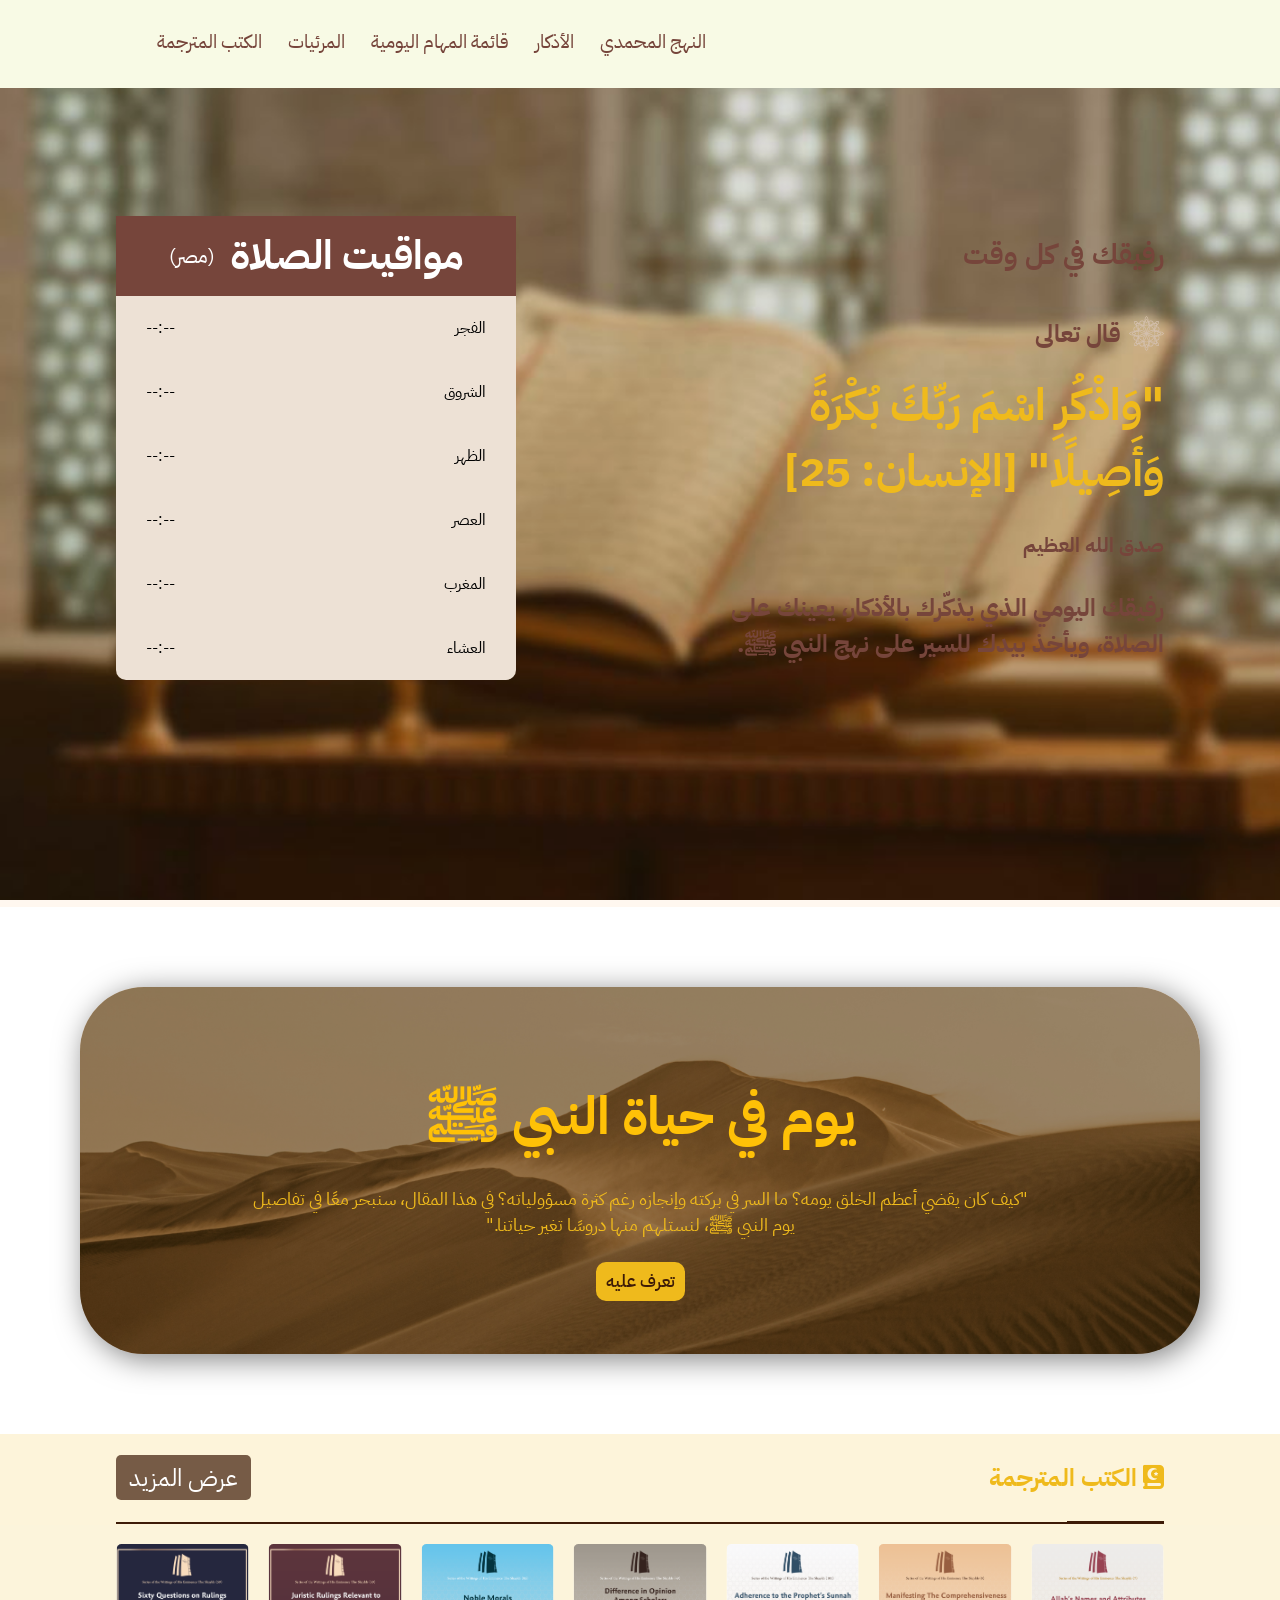
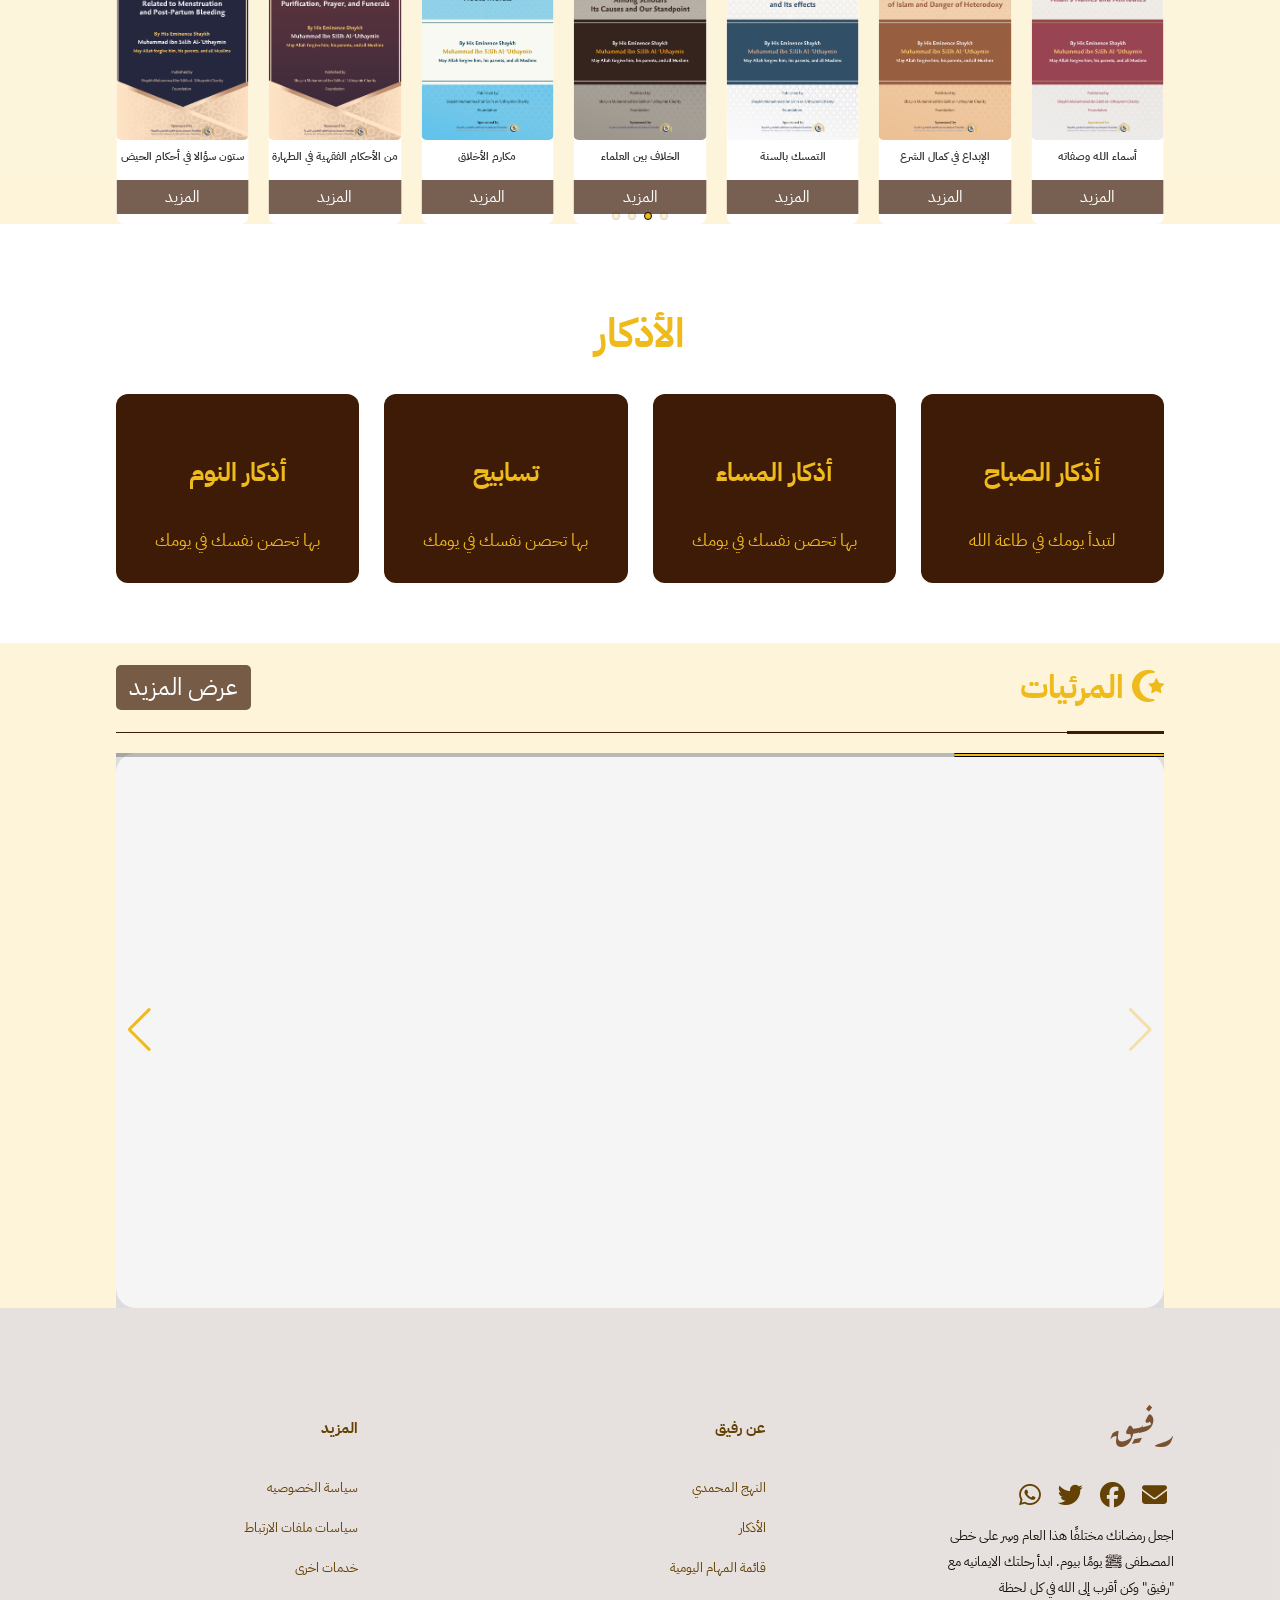
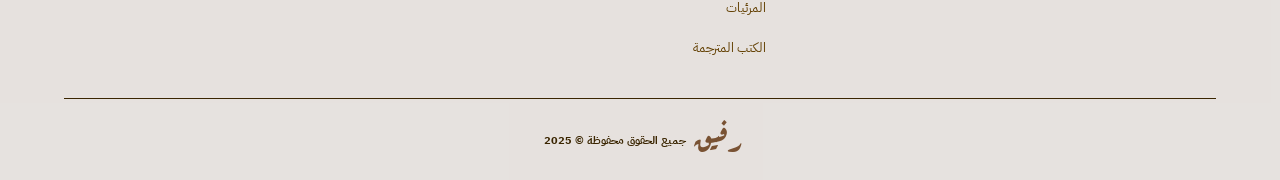
==== index.html @ 3662c1d7 "Finish Rafiq Project" ====
<!DOCTYPE html>
<html lang="en" dir="rtl">

<head>
    <meta charset="UTF-8">
    <meta name="viewport" content="width=device-width, initial-scale=1.0">
    <title>Rafiq</title>
    <link rel="icon" href="images/title.png" type="image/x-icon" />
    <!-- css -->
    <link rel="stylesheet" href="css/styles.css">
    <!-- logo font -->
    <link rel="preconnect" href="https://fonts.googleapis.com">
    <link rel="preconnect" href="https://fonts.gstatic.com" crossorigin>
    <link
        href="https://fonts.googleapis.com/css2?family=Aref+Ruqaa:wght@400;700&family=Open+Sans:ital,wght@0,300..800;1,300..800&family=Roboto:ital,wght@0,100..900;1,100..900&display=swap"
        rel="stylesheet">

    <link rel="preconnect" href="https://fonts.googleapis.com">
    <link rel="preconnect" href="https://fonts.gstatic.com/" crossorigin>
    <link
        href="https://fonts.googleapis.com/css2?family=Cairo:wght@200..1000&family=Courgette&family=Courier+Prime:ital,wght@0,400;0,700;1,400;1,700&family=IBM+Plex+Sans+Arabic:wght@100;200;300;400;500;600;700&family=Playfair+Display:ital,wght@0,400..900;1,400..900&family=Quicksand:wght@300..700&display=swap"
        rel="stylesheet">
    <!-- font awesome -->
    <link rel="stylesheet" href="https://cdnjs.cloudflare.com/ajax/libs/font-awesome/6.7.2/css/all.min.css"
        integrity="sha512-Evv84Mr4kqVGRNSgIGL/F/aIDqQb7xQ2vcrdIwxfjThSH8CSR7PBEakCr51Ck+w+/U6swU2Im1vVX0SVk9ABhg=="
        crossorigin="anonymous" referrerpolicy="no-referrer" />
    <link rel="stylesheet" href="https://cdn.jsdelivr.net/npm/swiper@11/swiper-bundle.min.css" />
</head>

<body>
    <!-- navbar -->
    <header>
        <div class="container flex-between">
            <div class="logo">
                <a href="index.html"><img src="../ramadanProject-main/imgs/11.png" alt=""></a>
            </div>
            <nav>
                <ul class=" flex-between ">
                    <li><a href="pages/dayRules.html">النهج المحمدي</a></li>
                    <li><a href="pages/اذكارالصباح.html">الأذكار</a></li>
                    <li><a href="pages/todo.html">قائمة المهام اليومية</a></li>
                    <li><a href="pages/المرايات.html">المرئيات</a></li>
                    <li><a href="pages/books.html">الكتب المترجمة</a></li>
                </ul>
                <div class="toggle">
                    <i class="fa-solid fa-bars"></i>
                </div>
            </nav>
        </div>
        <!-- toggle -->
        <ul class="dropdown-menu">
            <li><a href="pages/dayRules.html">النهج المحمدي</a></li>
            <li><a href="pages/اذكارالصباح.html">الأذكار</a></li>
            <li><a href="pages/todo.html">قائمة المهام اليومية</a></li>
            <li><a href="pages/المرايات.html">المرئيات</a></li>
            <li><a href="pages/books.html">الكتب المترجمة</a></li>
        </ul>
    </header>
    <!-- hero section -->
    <div class="hero flex-center">
        <div class="container">
            <div class="content">
                <div class="main-aya" style="max-width: 450px;">
                    <h3 class="text-xl text-amber-100">رفيقك في كل وقت</h3>
                    <h5 class="flex p-20"><img src="imgs/pattern.svg" alt="" style="padding-left: 8px;"> قال تعالى</h5>
                    <h1 class="">"وَاذْكُرِ اسْمَ رَبِّكَ بُكْرَةً وَأَصِيلًا" [الإنسان: 25] <br><span>صدق الله
                            العظيم</span>
                    </h1>

                    <p class="text-2xl">
                        رفيقك اليومي الذي يذكّرك بالأذكار، يعينك على الصلاة، ويأخذ بيدك للسير على نهج النبي ﷺ.
                    </p>
                </div>
                <div class="prayer-time flex flex-col
                justify-center max-w-xl">
                    <div class="prayer-header flex justify-center">
                        <h1>مواقيت الصلاة</h1>
                        <span>(مصر)</span>
                    </div>
                    <div class="prayer-head-row">
                        <span>الفجر</span>
                        <span id="fajr">--:--</span>
                    </div>
                    <div class="prayer-head-row">
                        <span>الشروق</span>
                        <span id="sunrise">--:--</span>
                    </div>
                    <div class="prayer-head-row">
                        <span>الظهر</span>
                        <span id="dhuhr">--:--</span>
                    </div>
                    <div class="prayer-head-row">
                        <span>العصر</span>
                        <span id="asr">--:--</span>
                    </div>
                    <div class="prayer-head-row">
                        <span>المغرب</span>
                        <span id="maghrib">--:--</span>
                    </div>
                    <div class="prayer-head-row">
                        <span>العشاء</span>
                        <span id="isha">--:--</span>
                    </div>
                </div>
            </div>
        </div>
    </div>
    <div class="prophetDay">
        <div class="container">
            <div class="text">
                <h2 class="titlee">
                    يوم في حياة النبي ﷺ
                </h2>
                <p class="description">
                    "كيف كان يقضي أعظم الخلق يومه؟ ما السر في بركته وإنجازه رغم كثرة مسؤولياته؟ في هذا المقال، سنبحر معًا في
                    تفاصيل يوم النبي
                    ﷺ، لنستلهم منها دروسًا تغير حياتنا."
                </p>
            </div>
            <div class="more-details">
                <a href="pages/dayRules.html">تعرف عليه</a>
            </div>
        </div>
    </div>
    <!-- start books section -->
    <section class="books">
        <div class="container">
            <div class="title cxs">
                <button > <a href="pages/books.html" style="color: white;">عرض المزيد</a></button>
                <p class="text">الكتب المترجمة  <i class="fa-solid fa-book-quran"></i></p>
            </div>
            <div class="swiper mySwiper" style="height: 280px;">
                <div class="swiper-wrapper">
                    <!-- slides -->
                </div>
                <div class="swiper-pagination"></div>
            </div>
        </div>
    </section>
    <!-- end books section -->

    <div class="alazkar">
        <h1 class="main-title">الأذكار</h1>
        <div class="container">

            <div class="pages">
                <a href="pages/اذكارالصباح.html">
                    <div class="image">
                        <img src="../ramadanProject-main/imgs/blue-mosque-sultan-3840x2160-10849.jpg"
                            alt="">
                    </div>
                    <div class="text">
                        <h2 class="title">أذكار الصباح</h2>
                        <p class="preef">لتبدأ يومك في طاعة الله</p>
                    </div>
                </a>
                <a href="pages/اذكار المساء.html">
                    <div class="image">
                        <img src="../ramadanProject-main/imgs/sheikh-zayed-mosque-abu-dhabi-sheikh-zayed-grand-mosque-3840x2160-8356.jpg"
                            alt="">
                    </div>
                    <div class="text">
                        <h2 class="title">أذكار المساء</h2>
                        <p class="preef">بها تحصن نفسك في يومك</p>
                    </div>
                </a>
                <a href="pages/تسابيح.html">
                    <div class="image">
                        <img src="../ramadanProject-main/imgs/blue-mosque-sultan-3840x2160-10846.jpg"
                            alt="">
                    </div>
                    <div class="text">
                        <h2 class="title">تسابيح</h2>
                        <p class="preef">بها تحصن نفسك في يومك</p>
                    </div>
                </a>
                <a href="pages/اذكار النوم.html">
                    <div class="image">
                        <img src="../ramadanProject-main/imgs/professional HD Naat thumbnail background.jpeg"
                            alt="">
                    </div>
                    <div class="text">
                        <h2 class="title">أذكار النوم</h2>
                        <p class="preef">بها تحصن نفسك في يومك</p>
                    </div>
                </a>

            </div>
        </div>
    </div>
    <!-- <div class="hadith">
        <div class="container">
            <div class="box">
                <p class="hadith-intro">قال رسول الله ﷺ</p>
                <p class="hadith-text">مَن سلَكَ طريقًا يلتَمِسُ فيهِ علمًا ؛ سَهَّلَ اللَّهُ لَهُ بهِ طريقًا إلى
                    الجنَّةِ</p>
                <p class="hadith-source">صحيح مسلم</p>
            </div>
        </div>
    </div> -->
    
    
    <!-- start video section -->
    <section class="video-slider2">
        <div class="container">
            <div class="title cxs">
                <button > <a href="pages/المرايات.html" style="color: white;">عرض المزيد</a></button>
                <p class="text">المرئيات  <i class="fa-solid fa-star-and-crescent"></i></p>
            </div>
            <div class="swiper mySwiper2">
                <div class="swiper-wrapper">
                    <div class="swiper-slide edit-slide edit-slid">
                        <iframe class="player slider" src="https://www.youtube.com/embed/HWEu4RhaNIg?si=s5adc4TAgH64lhuh" title="YouTube video player" frameborder="0" allow="accelerometer; autoplay; clipboard-write; encrypted-media; gyroscope; picture-in-picture; web-share" referrerpolicy="strict-origin-when-cross-origin" allowfullscreen></iframe>
                    </div>
                    <div class="swiper-slide edit-slide">
                        <iframe class="player slider" src="https://www.youtube.com/embed/-zMW2Rqjwcc?si=dUFsOrVDi3BkvHF6" title="YouTube video player" frameborder="0" allow="accelerometer; autoplay; clipboard-write; encrypted-media; gyroscope; picture-in-picture; web-share" referrerpolicy="strict-origin-when-cross-origin" allowfullscreen></iframe>
                    </div>
                    <div class="swiper-slide edit-slide">
                        <iframe class="player slider" src="https://www.youtube.com/embed/COogWP0kKCc?si=dh-1ZTNVZLIR8xrn" title="YouTube video player" frameborder="0" allow="accelerometer; autoplay; clipboard-write; encrypted-media; gyroscope; picture-in-picture; web-share" referrerpolicy="strict-origin-when-cross-origin" allowfullscreen></iframe>
                    </div>
                    <div class="swiper-slide edit-slide">
                        <iframe class="player slider" src="https://www.youtube.com/embed/FhVv2Ovy0T0?si=WkJ2Wjh5Zv_KJtke" title="YouTube video player" frameborder="0" allow="accelerometer; autoplay; clipboard-write; encrypted-media; gyroscope; picture-in-picture; web-share" referrerpolicy="strict-origin-when-cross-origin" allowfullscreen></iframe>
                    </div>
                    <div class="swiper-slide edit-slide">
                        <iframe class="player slider" src="https://www.youtube.com/embed/Yu2MXe4EhDA?si=D0Ldgxgy6AGNmli2" title="YouTube video player" frameborder="0" allow="accelerometer; autoplay; clipboard-write; encrypted-media; gyroscope; picture-in-picture; web-share" referrerpolicy="strict-origin-when-cross-origin" allowfullscreen></iframe>
                    </div>
                </div>
                <div class="swiper-button-next swiper-button-next2"></div>
                <div class="swiper-button-prev swiper-button-prev2"></div>
                <div class="swiper-pagination swiper-pagination2"></div>
            </div>
        </div>
    </section>
    <!-- end video section -->
    <footer>
        <div class="row">
            <div class="col">
                <div class="footer-logo"><span>رفيق</span></div>
                <div class="links">
                    <i class="fa-solid fa-envelope"></i>
                    <i class="fa-brands fa-facebook"></i>
                    <i class="fa-brands fa-twitter"></i>
                    <i class="fa-brands fa-whatsapp"></i>
                </div>
                <p>اجعل رمضانك مختلفًا هذا العام وسِر على خطى المصطفى ﷺ يومًا بيوم. ابدأ رحلتك الايمانيه مع "رفيق" وكن
                    أقرب إلى الله في
                    كل
                    لحظة
                </p>
            </div>
            <div class="col">
                <h3>
                    عن رفيق
                </h3>
                <ul>
                    <li><a href="pages/dayRules.html">النهج المحمدي</a></li>
                    <li><a href="pages/اذكارالصباح.html">الأذكار</a></li>
                    <li><a href="pages/todo.html">قائمة المهام اليومية</a></li>
                    <li><a href="pages/المرايات.html">المرئيات</a></li>
                    <li><a href="pages/books.html">الكتب المترجمة</a></li>
                </ul>
            </div>
            <div class="col">
                <h3>
                    المزيد
                </h3>
                <ul>
                    <li><a href="#">سياسة الخصوصيه</a></li>
                    <li><a href="#">سياسات ملفات الارتباط</a></li>
                    <li><a href="#">خدمات اخرى</a></li>

                </ul>
            </div>
        </div>
        <hr>
        <div class=" copy">
            <h5><span>رفيق</span> جميع الحقوق محفوظة © 2025</h5>
        </div>
    </footer>
    <script src="https://cdn.jsdelivr.net/npm/swiper@11/swiper-bundle.min.js"></script>
    <script src="JS/main.js"></script>
</body>

</html
---- css/styles.css ----
/* main file */
:root {
  --header-back: rgb(95, 54, 22);
  --main-padding: 60px;
  --background-color: #F8FAE5;
  --brown: #76453B;
  --beige: #B19470;
  --teal: #43766C;
  --ment: #EDE1D5;
  --background-color-l: #f3cc5938;
  --background-color-s: #3d1b07;
  --main-transition: 0.3s;
  /* --text-color: #efba1c; */
  --bg-color: #3a2501;
  --pre-color: #7b5107;
  /* --main-color: #3a2501; */
  --pre-font: #f1decd;
  --main-color: rgba(243, 204, 89, 0.22);
  /* Light gold background */
  --btn-color: #3d1b07;
  --btn-hover: #3d1b07b2;
  --section-padding: 20px;
  --text-color: rgb(239, 186, 28);
  /* Gold text */
}
::-webkit-scrollbar {
  width: 10px;
}

::-webkit-scrollbar-track {
  background: var(--main-color);
  /* Light gold background */
  border-radius: 10px;
}

::-webkit-scrollbar-thumb {
  background: var(--btn-color);
  /* Dark brown */
  border-radius: 10px;
  transition: background 0.3s ease-in-out;
}

::-webkit-scrollbar-thumb:hover {
  background: var(--btn-hover);
  /* Slightly lighter brown */
}
* {
  margin: 0;
  padding: 0;
  box-sizing: border-box;
}
body {
  /* background: var(--background-color); */
  font-family: "IBM Plex Sans Arabic", sans-serif;
}
a {
  text-decoration: none;
}

ul {
  list-style-type: none;
}
.flex-center {
  display: flex;
  justify-content: center;
  align-items: center;
}
.flex-between {
  display: flex;
  justify-content: space-between;
  align-items: center;
}
.container {
  width: 85%;
  padding-left: 20px;
  padding-right: 20px;
  margin-right: auto;
  margin-left: auto;
}
/* !------------------------------------------------------------------------------------- */
/* Header */
.logo {
  font-family: "Aref Ruqaa", serif;
  font-size: 40px;
  position: relative;
  background: linear-gradient(rgb(125, 83, 0),rgb(193, 145, 0));
  -webkit-background-clip: text;
  -webkit-text-fill-color: transparent;
}
.logo img {
  /* position: absolute; */
  /* top: 20%; */
  width: 55px;
}
/* .logo::before {
  content: "";
  position: absolute;
  width: 70px;
  height: 70px;
  background-color: #f1e1d5f7;
  border-radius: 50%;
  z-index: -1;
  right: -4px;
  box-shadow: 3px 3px 7px #795233;
  top: -3px;
} */
header {
  background-color:var(--background-color);
  padding: 10px 0 15px 30px;
  overflow: hidden;
  /* position: fixed; */
  z-index: 100;
}

nav ul {
  margin: 0 auto 0 auto;
}
nav ul li a {
  color: var(--brown);
  font-size: 19px;
  padding: 13px;
  transition: 0.3s;
  -webkit-transition: 0.3s;
  -moz-transition: 0.3s;
  -ms-transition: 0.3s;
  -o-transition: 0.3s;
}

nav ul li a:hover {
  color: #7b5107;
  border-bottom: 3px solid #7b5107;
}
nav .toggle {
  display: none;
  font-size: 30px;
  color: var(--brown);
}
.dropdown-menu {
  display: none;
  height: 0;
  position: absolute;
  left: 2rem;
  top: 90px;
  width: 300px;
  color: antiquewhite;
  background-color: #44230d22;
  backdrop-filter: blur(15px);
  border-radius: 10px;
  -webkit-border-radius: 10px;
  -moz-border-radius: 10px;
  -ms-border-radius: 10px;
  -o-border-radius: 10px;
  overflow: hidden;
  transition: 0.3s;
  -webkit-transition: 0.3s;
  -moz-transition: 0.3s;
  -ms-transition: 0.3s;
  -o-transition: 0.3s;
  z-index: 10;
}
.dropdown-menu.open {
  height: 305px;
}
.dropdown-menu li {
  display: flex;
  flex-direction: column;
  align-items: center;
  padding: 15px;
  border-radius: 10px;
  -webkit-border-radius: 10px;
  -moz-border-radius: 10px;
  -ms-border-radius: 10px;
  -o-border-radius: 10px;
  font-size: 18px;
}
.dropdown-menu li a {
  color: white;
}

/* responsive */
@media (max-width: 992px) {
  header .container nav ul {
    display: none;
  }

  header .toggle {
    display: block;
  }

  .dropdown-menu {
    display: block;
  }
}
/* =========================================================responsive */
@media (max-width: 992px) {
  header .container nav ul {
    display: none;
  }

  header .toggle {
    display: block;
  }

  .dropdown-menu {
    display: block;
  }
}


/* Header */

/* !------------------------------------------------------------------------------------- */

/* !------------------------------------------------------------------------------------- */
/* hero */
.hero {
  height: 91vh;
  background-image: url(../imgs/hero6.jpg);
  background-size: cover;
  background-attachment: fixed;
  position: relative;
  z-index: -9;
}
.hero .container {
  margin-top: -100px;
}
.hero .content {
  display: flex;
  justify-content: space-between;
  align-items: center;
}
.hero::before {
  content: "";
  position: absolute;
  z-index: -8;
  width: 100%;
  height: 100%;
  background-color:rgba(255, 150, 59, 0.08);
}
.main-aya {
  color: var(--brown);
}
.main-aya h3 {
  font-size: 28px;
  font-weight: bold;
  padding: 0px 0 20px;
}
.main-aya h5 {
  font-size: 24px;
  font-weight: bold;
  padding: 20px 0;
  display: flex;
  align-items: center;
}

.main-aya h1 {
  font-size: 44px;
  color: var(--text-color);
  padding: 0px 0 20px;
}
.main-aya h1 span {
  font-size: 20px;
  color: var(--brown);
}
.main-aya p {
  font-size: 24px;
  font-weight: bold;
}
/* ----------------------------------------------------prayer----------------------------------------- */
.prayer-time {
  background-color: var(--ment);
  width: 400px;
  border-radius: 10px;
  -webkit-border-radius: 10px;
  -moz-border-radius: 10px;
  -ms-border-radius: 10px;
  -o-border-radius: 10px;
}
.prayer-header {
  display: flex;
  align-items: center;
  justify-content: center;
  gap: 8px;
  padding: 10px;
  font-size: 20px;
  color: white;
  background-color: var(--brown);
}
.prayer-header h1 {
  padding-left: 8px;
}

.prayer-head-row {
  padding: 20px 30px;
  display: flex;
  justify-content: space-between;
}

.prayer-head-row span {
  font-size: 16px;
}
/* responsive */
@media (max-width: 992px) {
  .hero .prayer-time {
    display: none;
  }
}
@media (max-width: 580px) {
  .hero .main-aya h1 {
    font-size: 30px;
  }
  .hero .main-aya h5 {
    font-size: 23px;
  }
  .hero .main-aya p {
    font-size: 23px;
  }
}

/* hero */
/* !------------------------------------------------------------------------------------- */
/* Start Prophet's Day */
.prophetDay {
  padding: var(--main-padding) 0;
  background-image: url(../imgs/ze-paulo-gasparotto-GeReAnOMiZ8-unsplash.jpg);
  background-size: cover;
  background-position: center;
  text-align: center;
  position: relative;
  margin: 5rem 0;
  transition: var(--main-transition);
  box-shadow: 5px 5px 30px 0 rgb(0 0 0 / .5);
}
.prophetDay::before {
  content: "";
  position: absolute;
  top: 0;
  left: 0;
  width: 100%;
  height: 100%;
  background: var(--bg-color);
  opacity: 0.5;
}
@media (min-width: 768px) {
  .prophetDay {
    margin: 5rem;
    border-radius: 4rem;
  }
  .prophetDay:hover {
    transform: scale(1.05, 1.05);
  }
  .prophetDay::before {
    border-radius: 4rem;
  }
}
.container {
  width: 85%;
  padding-left: 20px;
  padding-right: 20px;
  margin-right: auto;
  margin-left: auto;
}
@media (max-width: 767px) {
  .container {
    width: 100%;
  }
}
.prophetDay .text {
  position: relative;
  max-width: 800px;
  margin: 0 auto 30px auto;
  color: #ffc107;
}
.prophetDay .text h2.titlee {
  margin: 30px 0;
  font-size: 3.3rem;
}
@media (max-width: 767px) {
  .prophetDay .text h2.titlee {
    font-size: 2.8rem;
  }
}
.prophetDay .text p.description {
  line-height: 1.5;
  font-size: 1.1rem;
  color: var(--text-color);
}
.prophetDay .more-details {
  position: relative;
}
.prophetDay .more-details a {
  background: var(--text-color);
  color: var(--btn-color);
  padding: 7px 10px;
  border-radius: 10px;
  font-weight: 600;
  font-size: 17px;
  transition: var(--main-transition);
}
.prophetDay .more-details a:hover {
  color: var(--text-color);
  background: var(--btn-color);
}

/* End Prophet's Day */
/* start of alazkar 1*/
.alazkar {
  padding: var(--main-padding) 0;
}
h1.main-title {
  width: fit-content;
  margin: 20px auto 30px;
  font-size: 40px;
  color: var(--text-color);
}

@media (max-width: 767px) {
  .container {
    width: 100%;
  }
}

.alazkar .pages {
  margin: 0 auto;
  display: grid;
  grid-template-columns: repeat(auto-fill, minmax(240px, 1fr));
  gap: 25px;
  transition: var(--main-transition);
  justify-content: center;
}
.alazkar .pages a {
  display: inline-block;
  border-radius: 12px;
  text-align: center;
  color: var(--text-color);
  background: var(--background-color-s);
  transition: var(--main-transition);
  z-index: 900;
}
.alazkar .pages a:hover {
  transform: scale(1.08, 1.08);
  box-shadow: 4px 4px 20px 0 rgb(0 0 0 / 15%);
}
.alazkar .pages a .image img {
  max-width: 100%;
  height: fit;
  border-radius: 12px 12px 0 0;
}
.alazkar .pages .text {
  padding: 0 30px 30px 30px;
  text-align: center;
}
.alazkar .pages a h2 {
  font-size: 25px;
  width: fit-content;
  margin: 10px auto 10px;
}
.alazkar .pages a p {
  font-size: 17px;
}
/* end of alazkar 1*/

.hadith {
  padding-top: var(--main-padding);
  padding-bottom: var(--main-padding);
  background-image: url(../imgs/panner2.png);
  background-size: cover;
  background-repeat: repeat;
  position: relative;
  width: 80%;
  margin: 0 auto 30px auto;
  border-radius: 25px;
  box-shadow: 0 0 5px #bd9755;
}
.hadith::before {
  content: "";
  position: absolute;
  width: 100%;
  height: 100%;
  top: 0;
  left: 0;
  background: var(--secondary-light-color);
  opacity: 0.7;
}
.hadith::after {
  content: ",,";
  position: absolute;
  top: -155%;
  left: 45%;
  transform: translateX(-50%);
  opacity: 0.05;
  font-size: 50rem;
  letter-spacing: -30px;
  font-family: noraml;
}
@media (max-width: 767px) {
  .hadith::after {
    font-size: 40rem;
    top: -135%;
  }
}
.container {
  width: 85%;
  padding-left: var(--section-padding);
  padding-right: var(--section-padding);
  margin-right: auto;
  margin-left: auto;
}
@media (max-width: 767px) {
  .container {
    width: 100%;
  }
}

.hadith .box {
  max-width: 600px;
  line-height: 1.8;
  text-align: center;
  margin: auto;
}

.hadith p.hadith-intro,
.hadith p.hadith-source {
  font-size: 1.4rem;
  color: var(--secondary-color);
}
.hadith p.hadith-intro {
  margin-bottom: 15px;
}
.hadith p.hadith-source {
  margin-top: 15px;
}

.hadith p.hadith-text {
  font-size: 2.5rem;
  font-weight: 500;
  color: var(--secondary-color);
}
@media (max-width: 767px) {
  .hadith p.hadith-text {
    font-size: 1.7rem;
  }
}
.hadith .hadith-button {
  position: absolute;
  margin-top: 20px;
  left: 50%;
  transform: translateX(-50%);
}
.hadith .hadith-button a {
  padding: 5px 7px;
  border-radius: 6px;
  font-weight: bold;
  background: var(--main-color);
  color: var(--btn-color);
  transition: var(--main-transition);
}
.hadith .hadith-button a:hover {
  color: var(--main-color);
  background: var(--secondary-color);
}

/* start of alazkar 2*/

/* Alzekr */
/* Side bar */
/* end of alazkar 2*/
/* Books grid */



/* azkar-pages */
/* Scrollbar Styling */

.azkar-section {
  font-family: inherit;
  direction: rtl;
  background-color: var(--main-color);
  text-align: center;
  padding: var(--section-padding);
}

.azkar-title {
  color: var(--text-color);
  font-size: 28px;
  margin-bottom: 20px;
  padding-top: 80px;
}

/* Grid Layout */
.container-azkar {
  display: grid;
  grid-template-columns: repeat(3, 1fr);
  gap: 20px;
  justify-content: center;
  width: 85%;
  margin: auto;
}

/* Card Styling */
.card-azkar {
  background: var(--btn-color);
  padding: 20px;
  border-radius: 10px;
  box-shadow: 0px 4px 8px rgba(0, 0, 0, 0.3);
  text-align: center;
  border-right: 5px solid var(--text-color);
  transition: transform 0.3s ease-in-out, background 0.3s;
  width: 400px;
  height: 190px;
  display: flex;
  flex-direction: column;
  justify-content: space-between;
  color: var(--text-color);
  overflow: auto;
}

/* Hover Effect */
.card-azkar:hover {
  transform: scale(1.05);
  background: var(--btn-hover);
}

/* Text Styling */
.content-azkar {
  font-size: 18px;
  color: var(--text-color);
  line-height: 1.6;
  overflow: hidden;
}

.count-azkar {
  margin-top: 15px;
  font-weight: bold;
  font-size: 16px;
  background: rgba(255, 255, 255, 0.1);
  padding: 5px 10px;
  border-radius: 5px;
  display: inline-block;
}

/* Responsive: 1 Card per row on small screens */
@media (min-width: 750px) and (max-width: 1240px) {
  .container-azkar {
    grid-template-columns: repeat(2, 1fr);
    padding: 10px;
  }
  .card-azkar {
    width: 100%;
  }
}
@media (max-width: 750px) {
  .azkar-section {
    padding: 0;
  }
  .container-azkar {
    grid-template-columns: repeat(1, 1fr);
    width: 95%;
  }
  .card-azkar {
    width: 100%;
    font-size: 14px;
  }
}
/* azkar-pages */
/* todo page */
::-webkit-scrollbar {
  width: 10px;
}

.to-do {
  height: 100vh;
  background-color: var(--background-color-s);
  overflow-y: auto;
}

.to-do .todo-container {
  display: flex;
  align-items: center;
  flex-direction: column;
  justify-content: center;
  margin: 50px auto 0px auto;
  max-width: 500px;
}
.to-do .status-container {
  padding: 30px;
  border-radius: 20px;
  -webkit-border-radius: 20px;
  -moz-border-radius: 20px;
  -ms-border-radius: 20px;
  -o-border-radius: 20px;
  border: 2px solid var(--pre-color);
  display: flex;
  justify-content: space-between;
  gap: 60px;
  width: 100%;
  box-shadow: 0px 0px 8px var(--pre-color);
}
.to-do h1 {
  color: var(--pre-font);
  padding: 40px 0px 0px;
  text-align: center;
}
.to-do .status-container .details p {
  color: var(--pre-font);
  padding: 20px 0px;
  line-height: 1.5;
  font-size: 18px;
}
.to-do .status-container .details #progressBar {
  width: 100%;
  height: 13px;
  background-color: var(--pre-font);
  border-radius: 10px;
  -webkit-border-radius: 10px;
  -moz-border-radius: 10px;
  -ms-border-radius: 10px;
  -o-border-radius: 10px;
  margin-top: 20px;
}
.to-do .status-container .details #progress {
  width: 50%;
  height: 13px;
  background-color: var(--pre-color);
  border-radius: 10px;
  -webkit-border-radius: 10px;
  -moz-border-radius: 10px;
  -ms-border-radius: 10px;
  -o-border-radius: 10px;
  transition: all 0.3s ease;
  -webkit-transition: all 0.3s ease;
  -moz-transition: all 0.3s ease;
  -ms-transition: all 0.3s ease;
  -o-transition: all 0.3s ease;
}
.to-do .status-numbers #numbers {
  width: 100px;
  height: 100px;
  background-color: #f1decd;
  box-shadow: 0px 0px 14px #f1decd;
  display: flex;
  align-items: center;
  justify-content: center;
  border-radius: 50%;
  -webkit-border-radius: 50%;
  -moz-border-radius: 50%;
  -ms-border-radius: 50%;
  -o-border-radius: 50%;
  font-size: 28px;
  font-weight: bold;
  color: var(--main-color);
}
.to-do form {
  margin-top: 60px;
  display: flex;
  justify-content: space-between;
  gap: 20px;
  width: 100%;
}
.to-do .todo-container form input {
  flex: 1;
  padding: 10px;
  background-color: var(--pre-font);
  border: 2px solid var(--pre-color);
  border-radius: 10px;
  -webkit-border-radius: 10px;
  -moz-border-radius: 10px;
  -ms-border-radius: 10px;
  -o-border-radius: 10px;
  font-size: 18px;
  outline: none;
}

.to-do .todo-container form button {
  width: 50px;
  height: 50px;
  font-size: 30px;
  padding: 10px;
  color: var(--main-color);
  background-color: var(--pre-font);
  border: none;
  border-radius: 50%;
  -webkit-border-radius: 50%;
  -moz-border-radius: 50%;
  -ms-border-radius: 50%;
  -o-border-radius: 50%;
}
.to-do .todo-container form button:hover {
  background-color: var(--pre-color);
  color: white;
}
.task-list {
  display: flex;
  flex-direction: column;
  gap: 10px;
  margin-top: 30px;
  width: 100%;
}
.taskItem {
  display: flex;
  padding: 10px;
  background-color: var(--pre-font);
  border-radius: 10px;
  -webkit-border-radius: 10px;
  -moz-border-radius: 10px;
  -ms-border-radius: 10px;
  -o-border-radius: 10px;
  justify-content: space-between;
}
.task {
  display: flex;
  align-items: center;
  gap: 10px;
}
.task input {
  width: 20px;
  height: 20px;
  border: 2px solid var(--main-color);
}
.taskItem i {
  font-size: 20px;
  text-align: center;
  padding: 5px;
  color: var(--main-color);
  cursor: pointer;
}
.taskItem i:hover {
  color: var(--pre-color);
}
/* responsive */
@media (max-width: 600px) {
  .to-do .status-container {
    padding: 15px;
    gap: 20px;
  }
}
/* todo page */

/* !------------------------------------------------------------------- */
/* sireah */

.sirah {
  position: relative;
  background:rgb(66, 25, 1);
  color: var(--text-color);
  overflow: hidden;
}
.sirah::before {
  content: "";
  position: absolute;
  width: 6px;
  height: calc(100% - 132px);
  background: var(--text-color);
  box-shadow: 0px 0px 5px #3d1b07;
  top: 112px;
  left: 50%;
  margin-left: -3px;
  animation: moveline 9s linear forwards;
}
.sirah h1.sirah-title {
  color: var(--text-color);
  /* height: 50px; */
  margin: 0px auto;
  display: flex;
  justify-content: center;
  align-items: center;
  font-weight: 900;
  font-size: 3rem;
  padding-top: 30px;
}
.sirah .cnt {
  position: relative;
  padding: 10px 50px;
  width: 50%;
  animation: movedown 1s linear forwards;
  opacity: 0;
}
.sirah-panner {
  width: 100%;
  padding: 10px;
  display: flex;
  align-items: center;
  justify-content: center;
  margin-top: -11px;
}
.sirah-panner > img {
  width: 80%;
  height: 340px;
  border-radius: 15px;
  object-fit: cover;
  z-index: 10;
}
@media (max-width: 767px) {
  .sirah-panner > img {
    width: 100%;
  }
}
@keyframes movedown {
  from {
    opacity: 0;
    transform: translateY(-30px);
  }
  to {
    opacity: 1;
    transform: translateY(0);
  }
}
.sirah .cnt:nth-child(1) {
  animation-delay: 0s;
}
.sirah .cnt:nth-child(2) {
  animation-delay: 1s;
}
.sirah .cnt:nth-child(3) {
  animation-delay: 2s;
}
.sirah .cnt:nth-child(4) {
  animation-delay: 3s;
}
.sirah .cnt:nth-child(5) {
  animation-delay: 4s;
}
.sirah .cnt:nth-child(6) {
  animation-delay: 5s;
}
.sirah .cnt:nth-child(7) {
  animation-delay: 6s;
}
.sirah .cnt:nth-child(8) {
  animation-delay: 7s;
}
.sirah .cnt:nth-child(9) {
  animation-delay: 8s;
}
.sirah .right-container {
  right: 0;
}
.sirah .left-container {
  right: 50%;
}

@keyframes moveline {
  from {
    height: 0;
    box-shadow: 0px 0px 0px #644104;
  }
  to {
    height: calc(100%);
    box-shadow: 0px 0px 10px #644104;
  }
}
.sirah .right-container::after,
.sirah .left-container::after {
  content: "";
  position: absolute;
  border-style: solid;
  border-width: 20px;
  border-color: transparent transparent transparent var(--text-color);
  top: 10px;
  left: 3px;
}
.sirah .left-container::after {
  left: calc(100% - 43px);
  border-color: transparent var(--text-color) transparent transparent;
}

@media (max-width: 767px) {
  .sirah::before {
    left: calc(100% - 40px);
  }
  .sirah .cnt {
    width: 100%;
    right: 0;
  }
  .sirah .cnt::after {
    left: calc(100% - 63px);
    border-color: transparent var(--text-color) transparent transparent;
  }
}
.sirah section {
  position: relative;
  padding: 0 2rem 1.3rem 2rem;
  border-radius: 7px;
  color: var(--text-color);
  overflow: hidden;
  line-height: 1.6;
}
.text-area h2.title {
  font-size: 27px;
  margin-bottom: 15px;
}
.text-area p.text {
  font-size: 16px;
  font-weight: 600;
}
.text-area p.hadis {
  margin: 3px 0;
  font-size: 16px;
  text-shadow: 0px 0px 15px #644104;
  font-weight: 600;
}

/* sireah */

/* !------------------------------------------------------------------- */
/* !------------------------------------------------------------------- */
/* start books slider section ********************************************************************************************************************* */
.books{
	background-color: var(--main-color);
}
.title{
  height: 10vh;
  display: flex;
  justify-content: flex-end;
  align-items: center;
border-bottom: 1px solid var(--btn-color);
margin: 0px auto; 
margin-bottom: 10px;
position: relative;
direction: ltr;
}

.swiper {
	width: 100%;
	height: 100%;
	margin-top: 20px;
}
a:active {
    color: white !important;
}
.swiper-slide {
    background-color: white;
    border-radius: 8px;
    text-align: center;
    transition: transform 0.3s ease-in-out;
    display: flex !important;
    flex-direction: column;
    justify-content: space-between !important;
    flex-wrap: wrap;
    justify-content: flex-end;
    height: 100% !important;
}
.swiper-wrapper {
	display: flex;
	width: 100%;
}

.swiper-slide img {
    width: 100%;
    height: 100%;
    border-radius: 5px;
}

.swiper-slide p {
    font-size: .7rem;
    font-weight: 600;
    margin-top: 8px;
    color: #333;
    font-family: "IBM Plex Sans Arabic", sans-serif;
}

.swiper-horizontal>.swiper-pagination-bullets,
.swiper-pagination-bullets.swiper-pagination-horizontal,
.swiper-pagination-custom,
.swiper-pagination-fraction {
    left: 50%!important;
    width: 100%;
    bottom: -3px!important;
    width: 50%!important;
    transform: translateX(-50%) !important;
}
.btn{
    display: block;
	width: 100%;
	padding: 5px;
	border: none;
	background-color: var(--btn-hover);
	color: white;
	cursor: pointer;
	font-size: 1rem;
	font-family: "IBM Plex Sans Arabic", sans-serif;
}
.btn:focus,
.btn:hover{
	background-color: var(--btn-color);
}
.swiper-pagination span{
	background-color: var(--text-color) !important;
	border: 1px solid black;
}
.books .title {
    height: 10vh; 
    display: flex;
    justify-content: space-between;
    align-items: center;
    color: black;
    position: relative;
}
.cxs{
    justify-content: space-between !important;
}
.books .title::after{
    content: "";
    position: absolute;
    bottom: -2px;
    right: 0;
    width: 97px;
    height: 3px;
    background-color: var(--btn-color);
}
.books .title .text{
    font-size: clamp(2rem, 2vw, 2rem); 
    text-align: center;
    font-weight: 800;
    color: var(--text-color);
	margin: 0px;
    font-family: "IBM Plex Sans Arabic", sans-serif;
}

.title button {
    border: none;
    background-color: var(--btn-hover);
    font-size: clamp(1rem, 2vw, 1.5rem); 
    color: white;
    padding: 0.5vh 1vw; 
    cursor: pointer;
    border-radius: 5px;
    font-family: "IBM Plex Sans Arabic", sans-serif;
    transition: background-color 0.3s ease-in-out;
}

.title button:hover {
    background-color: var(--btn-color);
	color: black; 
}
.book-content{
    width: 100%;
    height: 30%;
    display: flex;
    flex-direction: column;
    justify-content: space-between;
}
.img-holder{
    height: 70%;
}
/* end books slider section ********************************************************************************************************************* */
/* start videos slider section ********************************************************************************************************************* */
.video-slider2{
    background-color:var(--main-color) ;
}

.swiper {
    width: 100%;
    height: 100%;
}

.swiper-slide {
    text-align: center;
    font-size: 18px;
    background: #fff;
    display: flex;
    justify-content: center;
    align-items: center;
}

.swiper-slide img {
    display: block;
    width: 100%;
    height: 100%;
    object-fit: cover;
}

.mySwiper2 {
    height: 0%; 
    background: #ddd; 
}

.mySwiper2 .swiper-slide {
    background: #f5f5f5;
    color: #333;
}

.swiper-button-next2,
.swiper-button-prev2 {
    color: var(--text-color) !important; 
}
.player{
    height: 100%;
    width: 100%;
	aspect-ratio: 17/9;
	border-radius: 20px;
}
.video-slider2 .title::after{
    content: "";
    position: absolute;
    bottom: -2px;
    right: 0;
    width: 97px;
    height: 3px;
    background-color: var(--btn-color);
}

.video-slider2 .title .text{
    font-size: clamp(2rem, 2vw, 2rem); 
    text-align: center;
    font-weight: 800;
    color: var(--text-color);
	margin: 0px;
    font-family: "IBM Plex Sans Arabic", sans-serif;
}
.edit-slide{
    border-radius: 20px;
}
.video-slider2 button {
    border: none;
    background-color: var(--btn-hover);
    font-size: clamp(1rem, 2vw, 1.5rem); 
    color: white;
    padding: 0.5vh 1vw; 
    cursor: pointer;
    border-radius: 5px;
    font-family: "IBM Plex Sans Arabic", sans-serif;
    transition: background-color 0.3s ease-in-out;
}

.video-slider2 button:hover {
    background-color: var(--btn-color);
	color: black; 
}
/* end videos slider section *******************************************************************************************************************************************************************/
/* start video page css **********************************************************************************************************************/
.videos-grid {
    display: grid;
    grid-template-columns: repeat(auto-fit, minmax(250px, 1fr)); 
    gap: 15px;
    direction: rtl;
}
.videos{
    background-color: var(--main-color);
    padding: 30px 0;

}
.video {
    background-color: white;
    border-radius: 8px;
    padding: 10px;
    text-align: center;
    transition: transform 0.3s ease-in-out;
    display: flex;
    align-items: space-between;
    flex-wrap: wrap;
    justify-content: flex-end;
}
.video-link{
    display: block;
    width: 100%;
}
.video img {
    width: 100%;
    height: 100%;
    object-fit: cover;
    border-radius: 5px;
}

.video p {
    font-size: 1rem;
    font-weight: 600;
    margin-top: 8px;
    color: #333;
    padding: 10px 0px;
    font-family: "IBM Plex Sans Arabic", sans-serif;
}

.video:hover {
    transform: scale(1.05);
}
a{
    text-decoration: none;
}
.videos .title {
    height: 10vh; 
    display: flex;
    justify-content:flex-end;
    align-items: center;
    color: black;
    position: relative;
    border-bottom: 2px solid var(--btn-color);
    margin-bottom: 10px;
    position: relative;
}
.videos .title::after{
    content: "";
    position: absolute;
    bottom: -2px;
    right: 0;
    width: 97px;
    height: 3px;
    background-color: var(--btn-color);
}
.videos .title .text {
    font-size: clamp(1rem, 2vw, 1.5rem); 
    text-align: center;
    font-weight: 800;
    color: var(--text-color);
	margin: 0px;
    font-family: "IBM Plex Sans Arabic", sans-serif;
    
}
.videos-series-grid {
    display: grid;
    grid-template-columns: repeat(auto-fit, minmax(250px, 1fr)); 
    gap: 15px;
    direction: rtl; 
}
.overlay{
    position: relative;
}
.overlay::before{
    content: "";
    position: absolute;
    top: 0;
    left: 0;
    width: 30%;
    height: 100%;
    background-color: rgba(0, 0, 0, 0.5);
    opacity: 0;
    transition: opacity 0.3s ease-in-out;
    opacity: 1;
}

.video .icon{
    position: absolute;
    top: 40%;
    left: 20px;
    font-size: 2rem;
    color: gold;
    opacity: 0;
    transition: opacity 0.3s ease-in-out;
    opacity: .8;
}

/* end video page css **********************************************************************************************************************/
/* start book page css **********************************************************************************************************************/
.books-grid {
    display: grid;
    grid-template-columns: repeat(auto-fit, minmax(150px, 1fr)); 
    gap: 15px;

}
.books{
    background-color: var(--main-color);
}
.book {
    background-color: white;
    border-radius: 8px;
    padding: 10px;
    text-align: center;
    transition: transform 0.3s ease-in-out;
    display: flex;
    align-items: space-between;
    flex-wrap: wrap;
    justify-content: flex-end;
}

.book img {
    width: 100%;
    height: auto;
    border-radius: 5px;
}

.book p {
    font-size: 1rem;
    font-weight: 600;
    margin-top: 8px;
    color: #333;
    font-family: "IBM Plex Sans Arabic", sans-serif;
}

.book:hover {
    transform: scale(1.05);
}
.btn{
	width: 100%;
	padding: 5px;
	border: none;
	background-color: var(--btn-hover);
	color: white;
	cursor: pointer;
	font-size: 1rem;
	margin: 10px 0px;
	font-family: "IBM Plex Sans Arabic", sans-serif;
}
.btn:focus,
.btn:hover{
	background-color: var(--btn-color);
}
.books .title {
    height: 10vh; 
    display: flex;
    justify-content:flex-end;
    align-items: center;
    color: black;
    position: relative;
    border-bottom: 2px solid var(--btn-color);
    margin-bottom: 10px;
    position: relative;
}
.books .title::after{
    content: "";
    position: absolute;
    bottom: -2px;
    right: 0;
    width: 97px;
    height: 3px;
    background-color: var(--btn-color);
}
.books .title .text {
    font-size: clamp(1rem, 2vw, 1.5rem); 
    text-align: center;
    font-weight: 800;
    color: var(--text-color);
	margin: 0px;
    font-family: "IBM Plex Sans Arabic", sans-serif;
    
}
/* end book page css **********************************************************************************************************************/
/* end book page css **********************************************************************************************************************/
/* !------------------------------------------------------------------- */

/* footer */
footer {
  width: 100%;
  /* position: absolute; */
  bottom: 0;
  background-color: #44230d22;
  color: #ccc;
  padding: 100px 0 30px;

  font-size: 13px;
  line-height: 20px;
}
footer .row {
  width: 85%;
  margin: auto;
  display: flex;
  flex-wrap: wrap;
  align-items: flex-start;
  justify-content: space-between;
}
footer .row .col {
  flex-basis: 25%;
  padding: 10px;
}
footer .row .col p {
  color: #1a1008;
  line-height: 2;
}
footer .row .col .footer-logo {
  width: 80px;
  margin-bottom: 30px;
  font-family: "Aref Ruqaa", serif;
  font-size: 40px;
  position: relative;
  color: #795233;
}
footer .row .col i {
  font-size: 25px;
  padding: 15px 7px;
  color: #644104;
}
footer .row .col i:hover {
  color: #795233;
}
footer .row .col h3 {
  width: fit-content;
  margin-bottom: 30px;
  color: #644104;
}
footer .row .col li {
  padding: 10px 0;
}
footer .row .col li a {
  color: #644104;
}
hr {
  width: 90%;
  border: 0;
  border-bottom: 1px solid #3a2501;
  margin: 20px auto;
}
footer .copy {
  display: flex;
  justify-content: center;
  align-items: center;
  color: #3a2501;
}
footer .copy span {
  font-family: "Aref Ruqaa", serif;
  font-size: 30px;
  color: #795233;
  position: relative;
  bottom: -8px;
  right: -5px;
}
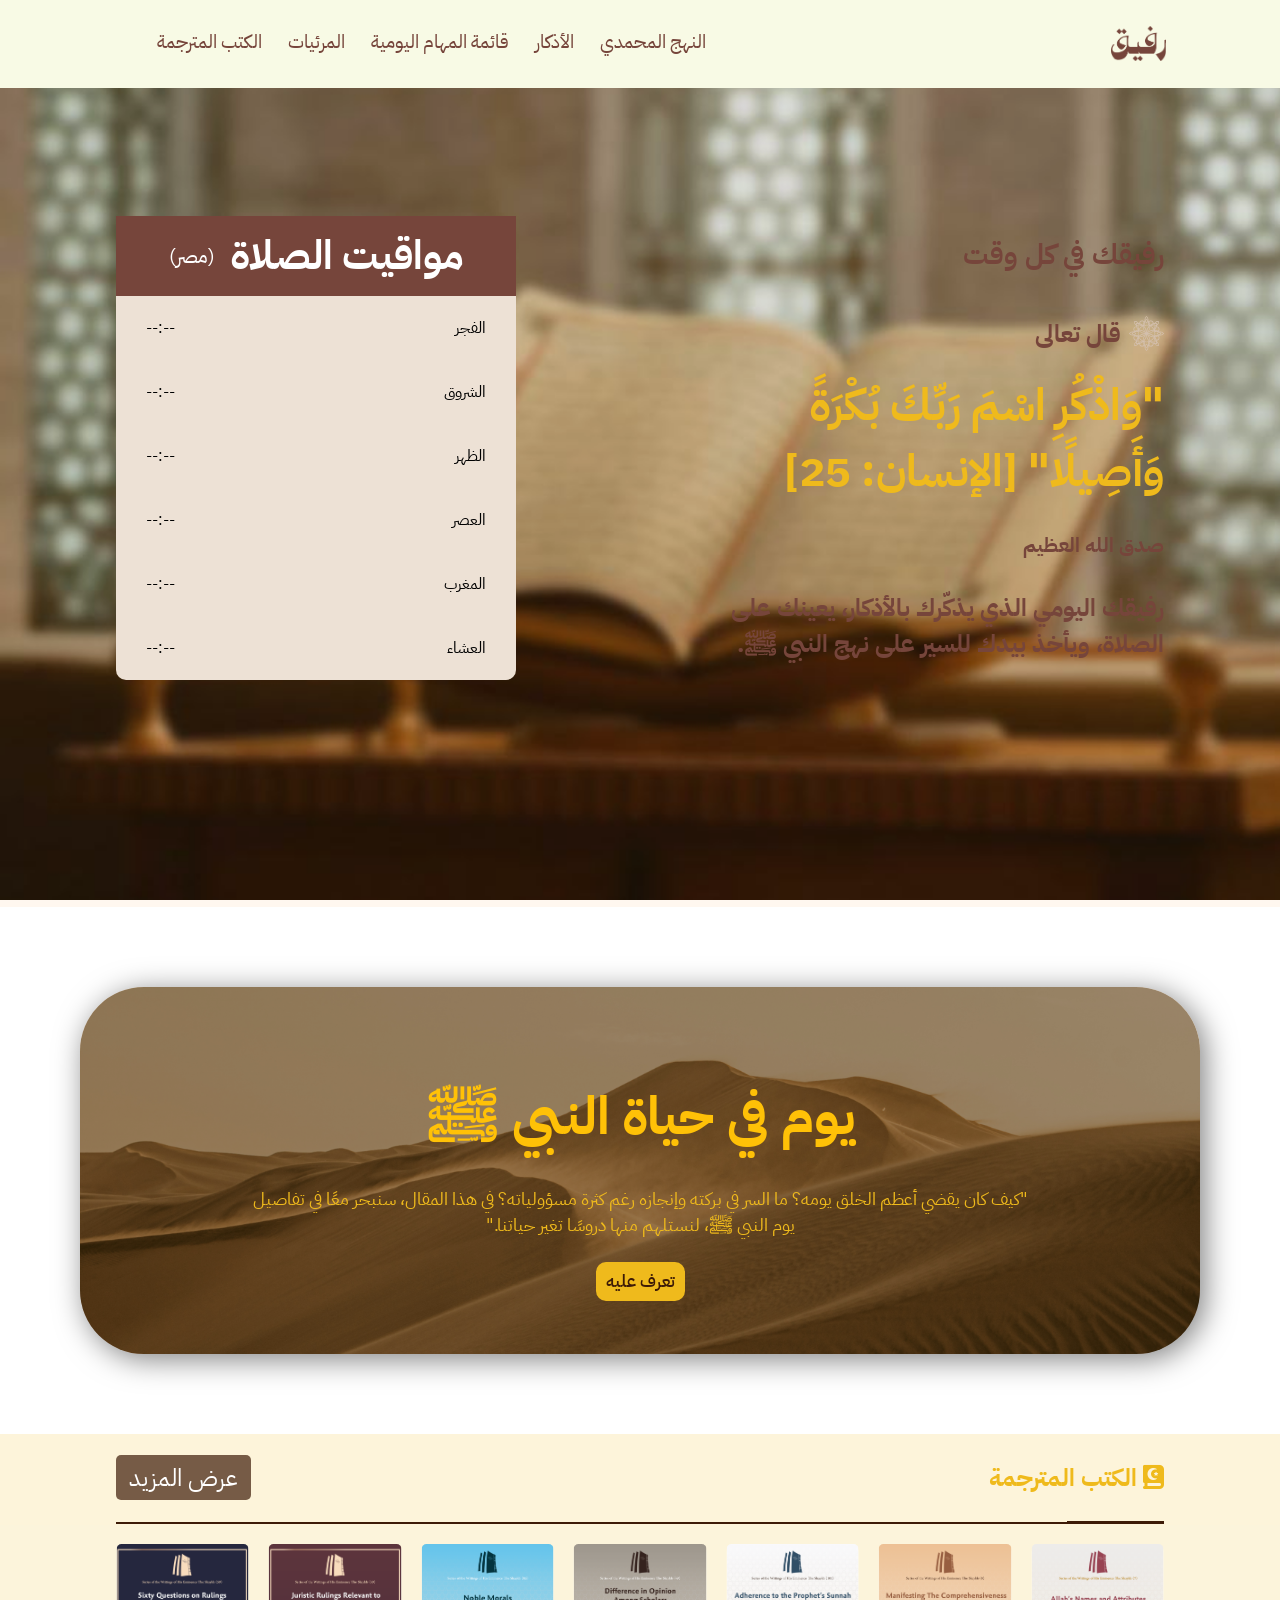
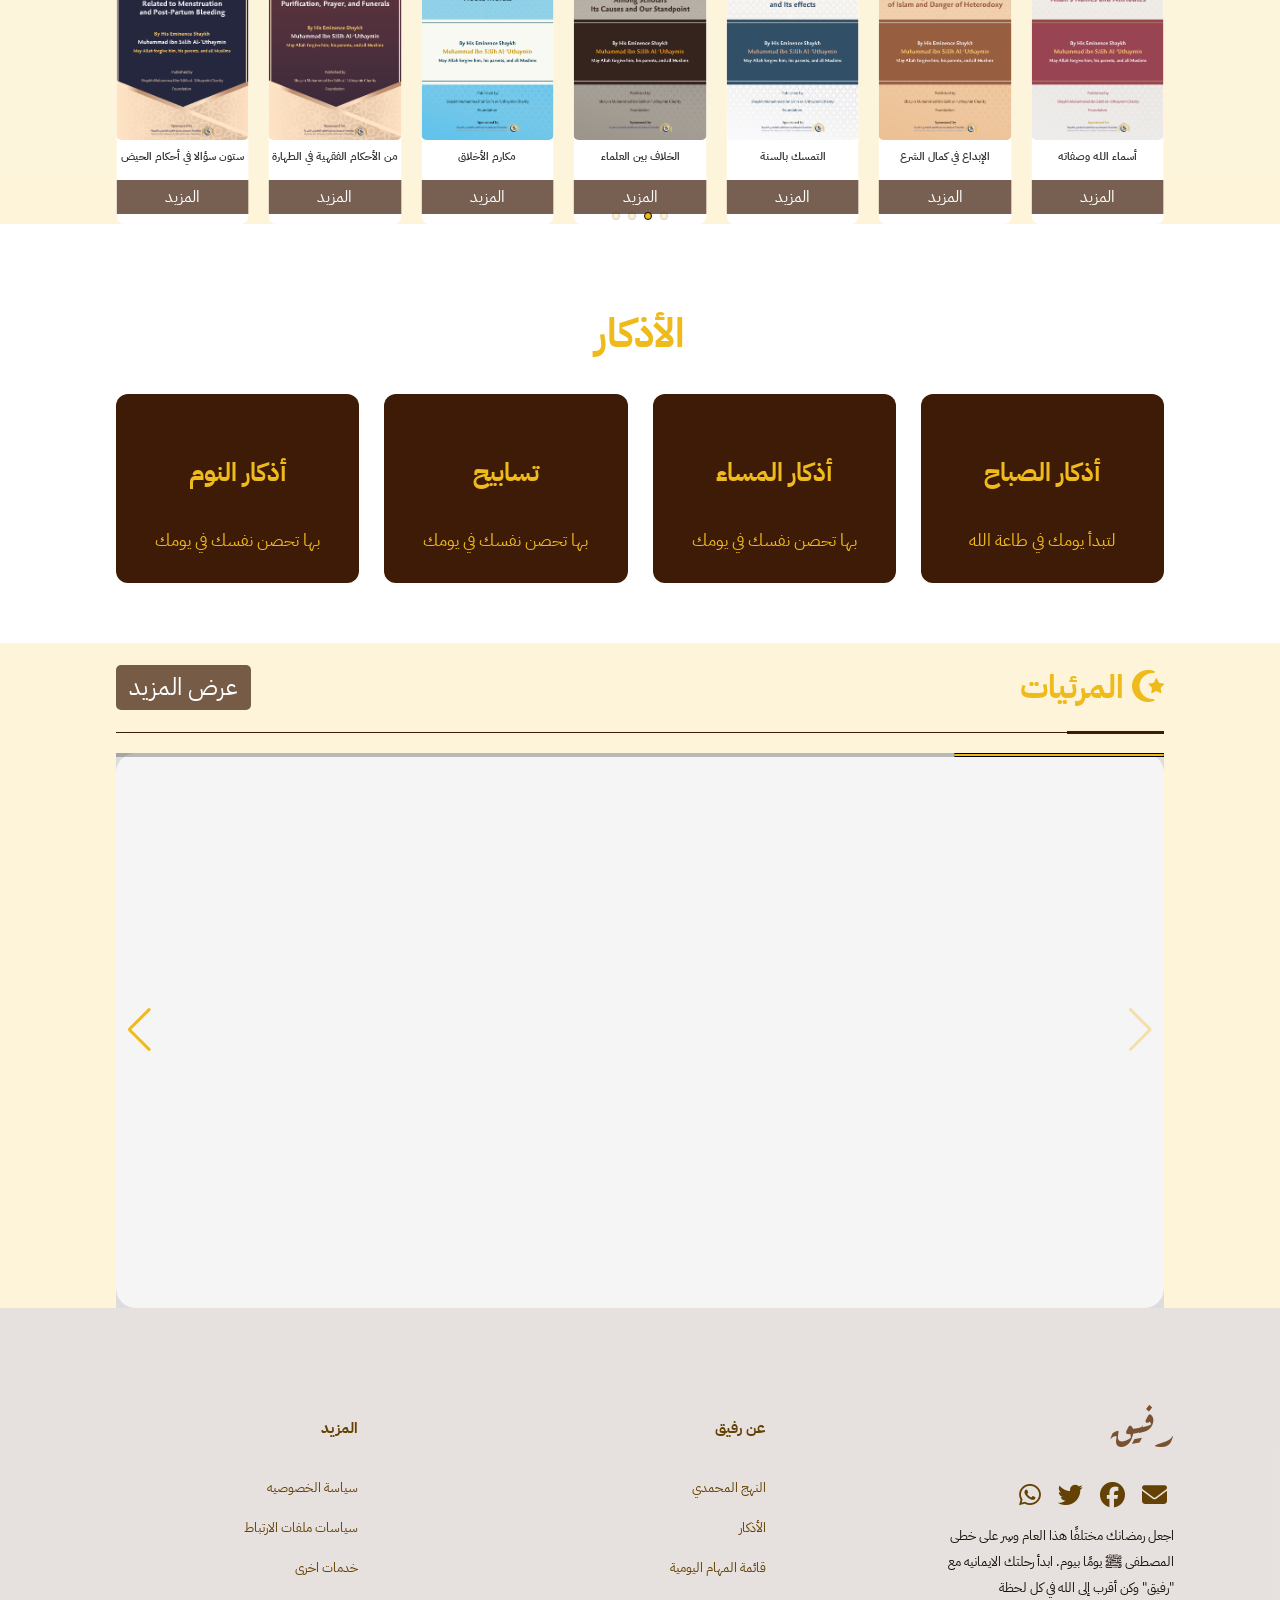
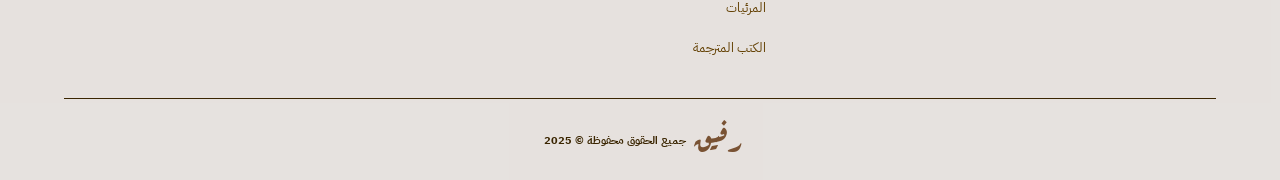
==== commit ca0b498e: "change path for logo" ====
--- a/index.html
+++ b/index.html
@@ -32,7 +32,7 @@
     <header>
         <div class="container flex-between">
             <div class="logo">
-                <a href="index.html"><img src="../ramadanProject-main/imgs/11.png" alt=""></a>
+                <a href="index.html"><img src="imgs/11.png" alt=""></a>
             </div>
             <nav>
                 <ul class=" flex-between ">
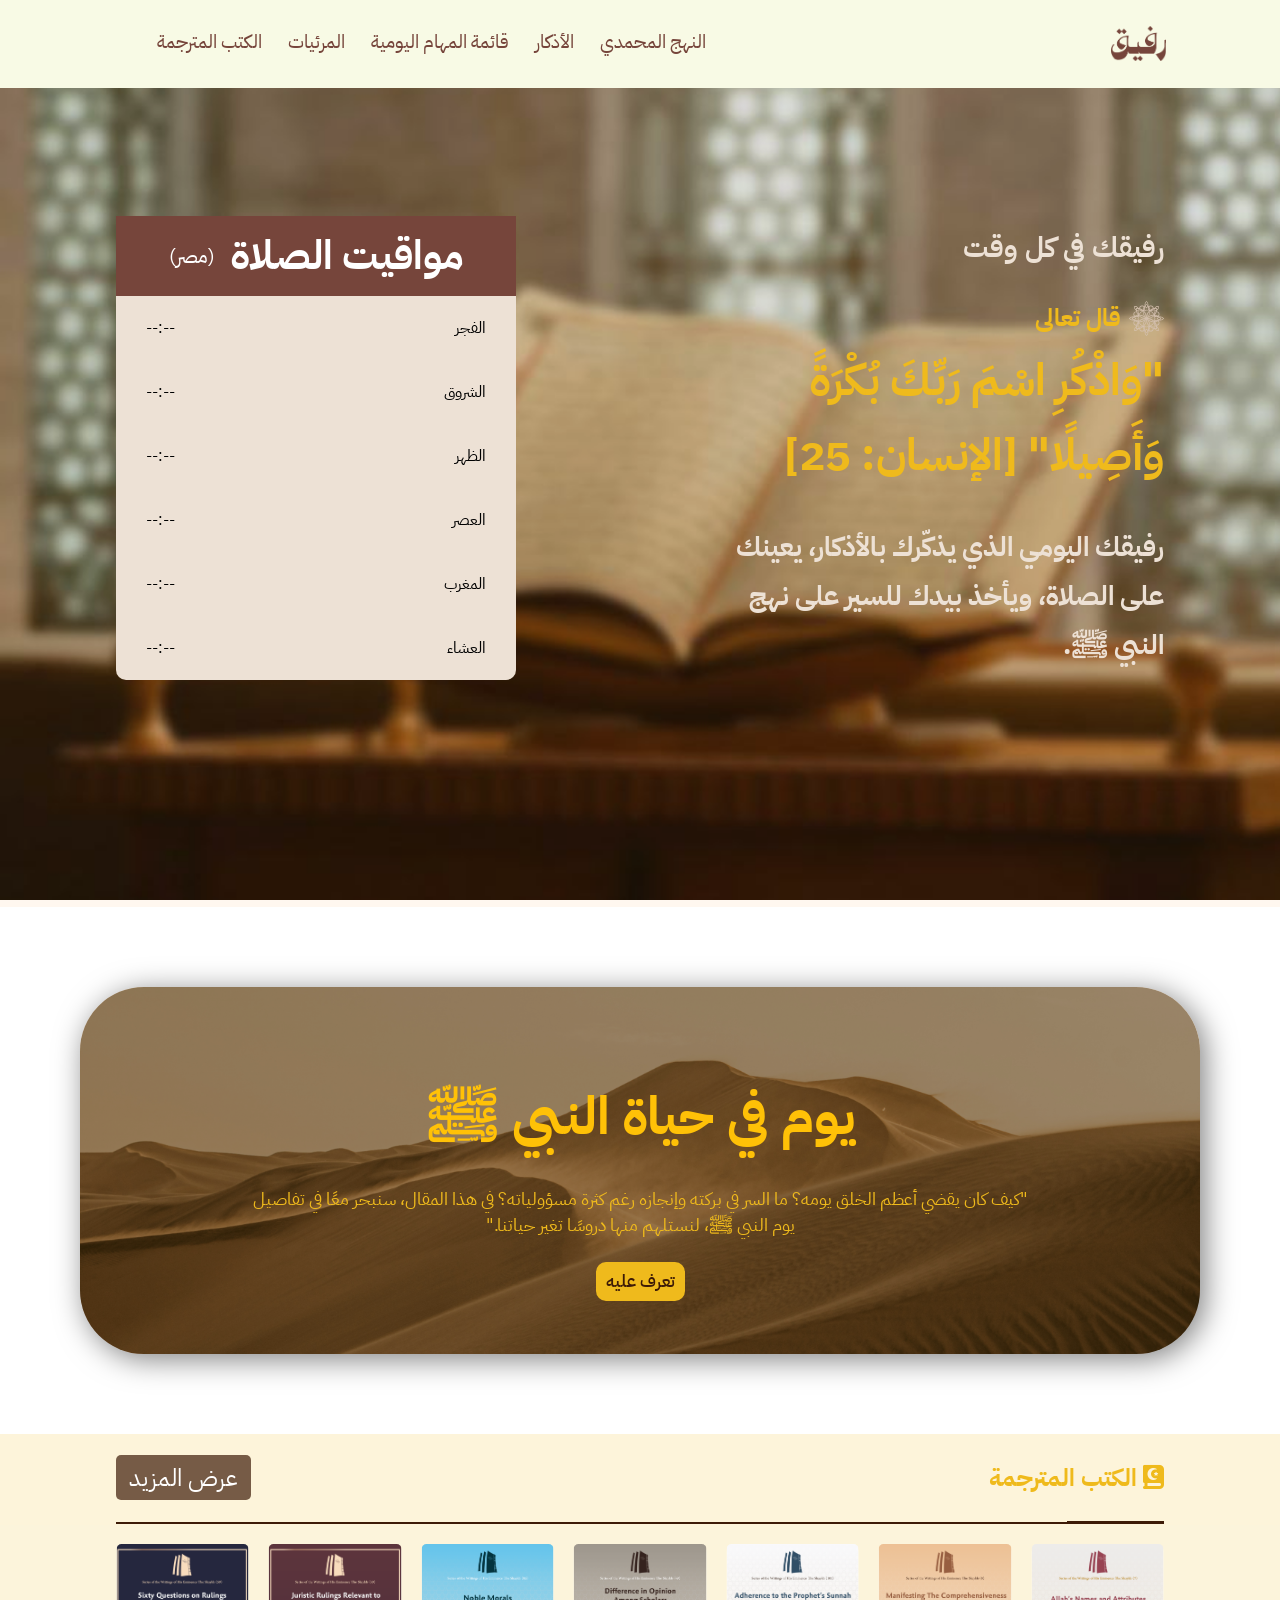
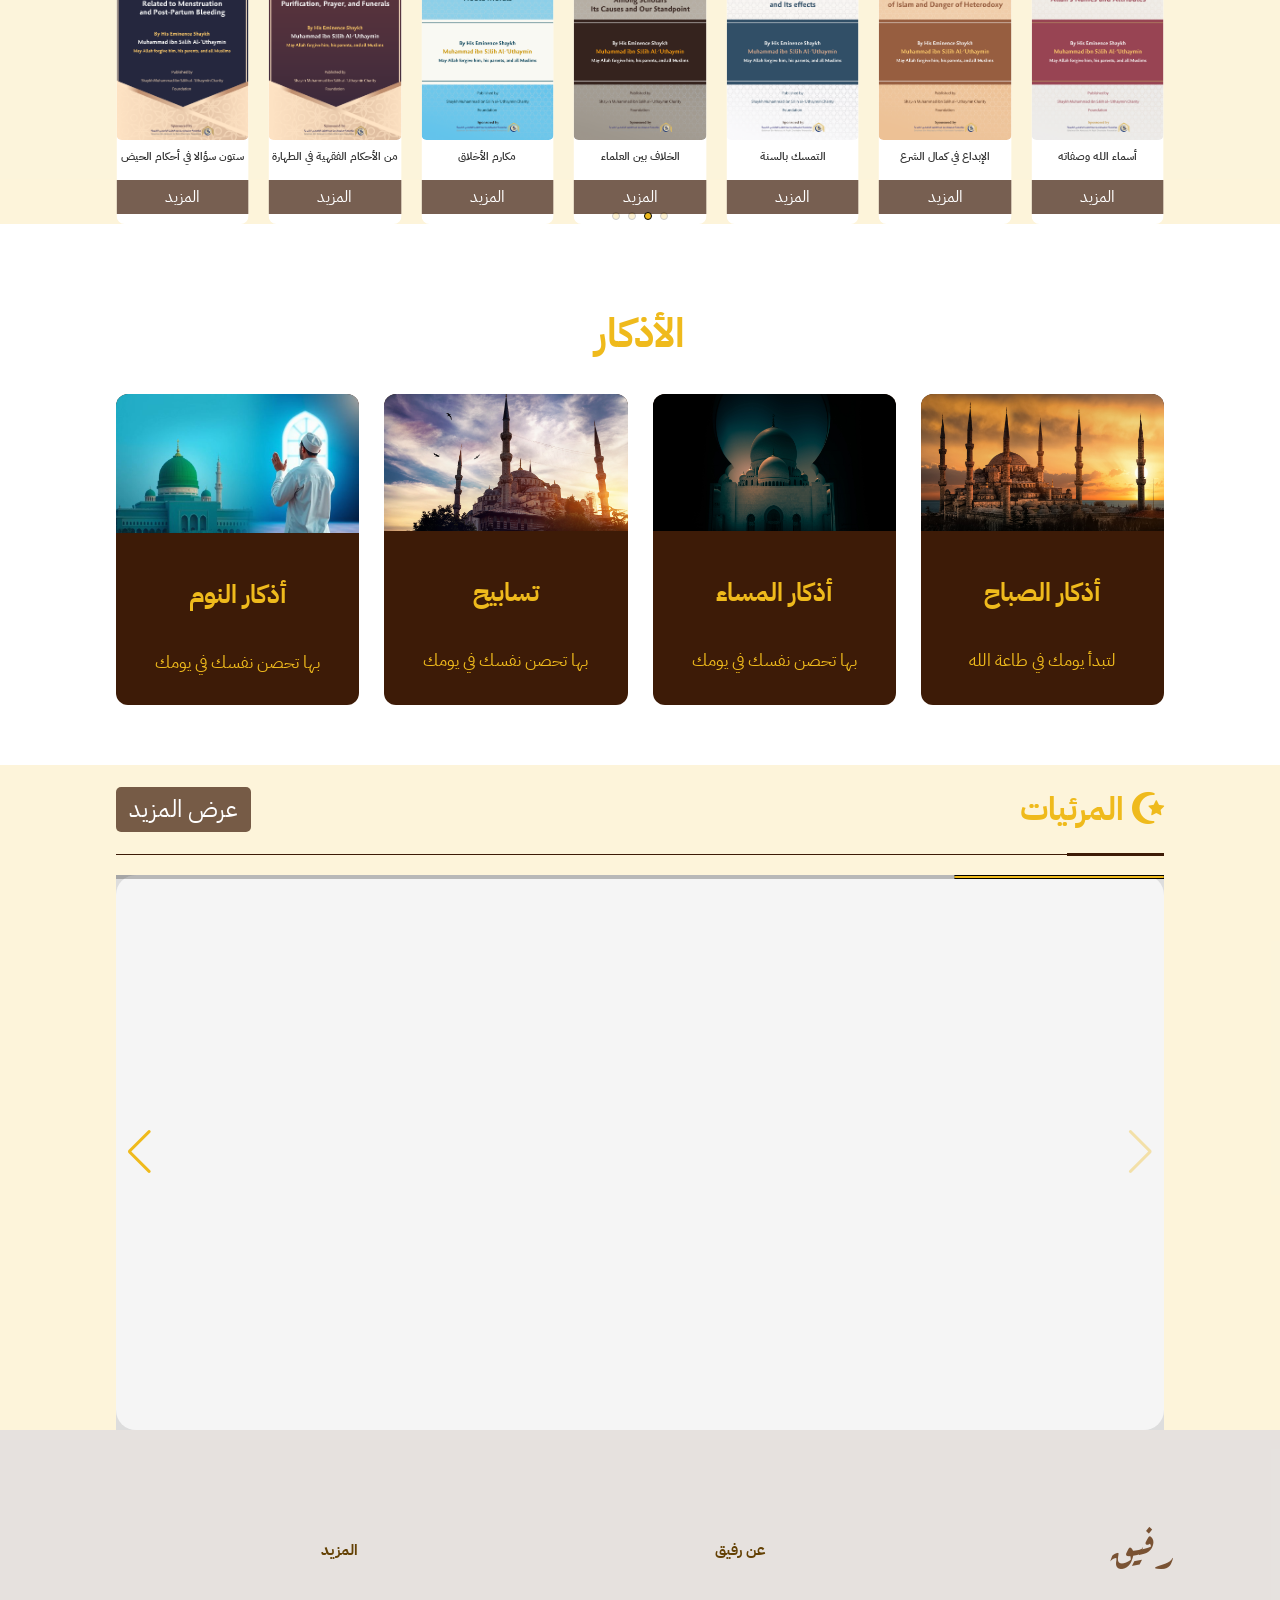
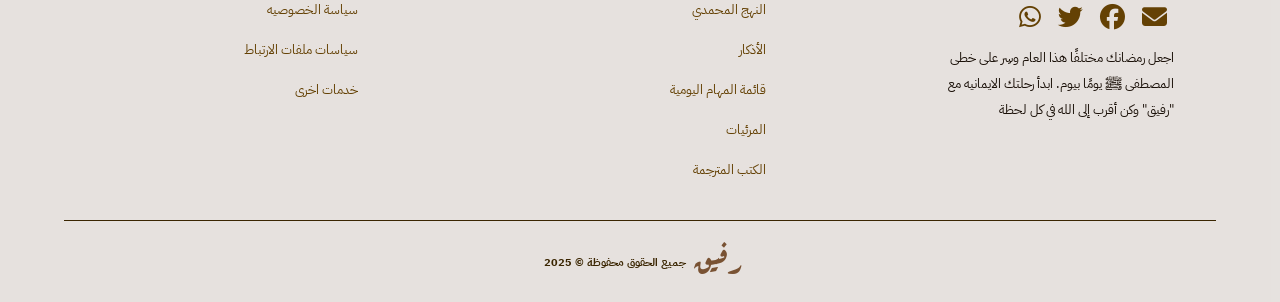
==== commit 1ca63bca: "edit in index and styles" ====
--- a/index.html
+++ b/index.html
@@ -63,8 +63,7 @@
                 <div class="main-aya" style="max-width: 450px;">
                     <h3 class="text-xl text-amber-100">رفيقك في كل وقت</h3>
                     <h5 class="flex p-20"><img src="imgs/pattern.svg" alt="" style="padding-left: 8px;"> قال تعالى</h5>
-                    <h1 class="">"وَاذْكُرِ اسْمَ رَبِّكَ بُكْرَةً وَأَصِيلًا" [الإنسان: 25] <br><span>صدق الله
-                            العظيم</span>
+                    <h1 class="">"وَاذْكُرِ اسْمَ رَبِّكَ بُكْرَةً وَأَصِيلًا" [الإنسان: 25] <br>
                     </h1>
 
                     <p class="text-2xl">
@@ -112,7 +111,8 @@
                     يوم في حياة النبي ﷺ
                 </h2>
                 <p class="description">
-                    "كيف كان يقضي أعظم الخلق يومه؟ ما السر في بركته وإنجازه رغم كثرة مسؤولياته؟ في هذا المقال، سنبحر معًا في
+                    "كيف كان يقضي أعظم الخلق يومه؟ ما السر في بركته وإنجازه رغم كثرة مسؤولياته؟ في هذا المقال، سنبحر
+                    معًا في
                     تفاصيل يوم النبي
                     ﷺ، لنستلهم منها دروسًا تغير حياتنا."
                 </p>
@@ -126,8 +126,8 @@
     <section class="books">
         <div class="container">
             <div class="title cxs">
-                <button > <a href="pages/books.html" style="color: white;">عرض المزيد</a></button>
-                <p class="text">الكتب المترجمة  <i class="fa-solid fa-book-quran"></i></p>
+                <button> <a href="pages/books.html" style="color: white;">عرض المزيد</a></button>
+                <p class="text">الكتب المترجمة <i class="fa-solid fa-book-quran"></i></p>
             </div>
             <div class="swiper mySwiper" style="height: 280px;">
                 <div class="swiper-wrapper">
@@ -146,8 +146,7 @@
             <div class="pages">
                 <a href="pages/اذكارالصباح.html">
                     <div class="image">
-                        <img src="../ramadanProject-main/imgs/blue-mosque-sultan-3840x2160-10849.jpg"
-                            alt="">
+                        <img src="imgs/blue-mosque-sultan-3840x2160-10849.jpg" alt="">
                     </div>
                     <div class="text">
                         <h2 class="title">أذكار الصباح</h2>
@@ -156,7 +155,7 @@
                 </a>
                 <a href="pages/اذكار المساء.html">
                     <div class="image">
-                        <img src="../ramadanProject-main/imgs/sheikh-zayed-mosque-abu-dhabi-sheikh-zayed-grand-mosque-3840x2160-8356.jpg"
+                        <img src="imgs/sheikh-zayed-mosque-abu-dhabi-sheikh-zayed-grand-mosque-3840x2160-8356.jpg"
                             alt="">
                     </div>
                     <div class="text">
@@ -166,8 +165,7 @@
                 </a>
                 <a href="pages/تسابيح.html">
                     <div class="image">
-                        <img src="../ramadanProject-main/imgs/blue-mosque-sultan-3840x2160-10846.jpg"
-                            alt="">
+                        <img src="imgs/blue-mosque-sultan-3840x2160-10846.jpg" alt="">
                     </div>
                     <div class="text">
                         <h2 class="title">تسابيح</h2>
@@ -176,8 +174,7 @@
                 </a>
                 <a href="pages/اذكار النوم.html">
                     <div class="image">
-                        <img src="../ramadanProject-main/imgs/professional HD Naat thumbnail background.jpeg"
-                            alt="">
+                        <img src="imgs/professional HD Naat thumbnail background.jpeg" alt="">
                     </div>
                     <div class="text">
                         <h2 class="title">أذكار النوم</h2>
@@ -188,41 +185,49 @@
             </div>
         </div>
     </div>
-    <!-- <div class="hadith">
-        <div class="container">
-            <div class="box">
-                <p class="hadith-intro">قال رسول الله ﷺ</p>
-                <p class="hadith-text">مَن سلَكَ طريقًا يلتَمِسُ فيهِ علمًا ؛ سَهَّلَ اللَّهُ لَهُ بهِ طريقًا إلى
-                    الجنَّةِ</p>
-                <p class="hadith-source">صحيح مسلم</p>
-            </div>
-        </div>
-    </div> -->
-    
-    
     <!-- start video section -->
     <section class="video-slider2">
         <div class="container">
             <div class="title cxs">
-                <button > <a href="pages/المرايات.html" style="color: white;">عرض المزيد</a></button>
-                <p class="text">المرئيات  <i class="fa-solid fa-star-and-crescent"></i></p>
+                <button> <a href="pages/المرايات.html" style="color: white;">عرض المزيد</a></button>
+                <p class="text">المرئيات <i class="fa-solid fa-star-and-crescent"></i></p>
             </div>
             <div class="swiper mySwiper2">
                 <div class="swiper-wrapper">
                     <div class="swiper-slide edit-slide edit-slid">
-                        <iframe class="player slider" src="https://www.youtube.com/embed/HWEu4RhaNIg?si=s5adc4TAgH64lhuh" title="YouTube video player" frameborder="0" allow="accelerometer; autoplay; clipboard-write; encrypted-media; gyroscope; picture-in-picture; web-share" referrerpolicy="strict-origin-when-cross-origin" allowfullscreen></iframe>
-                    </div>
-                    <div class="swiper-slide edit-slide">
-                        <iframe class="player slider" src="https://www.youtube.com/embed/-zMW2Rqjwcc?si=dUFsOrVDi3BkvHF6" title="YouTube video player" frameborder="0" allow="accelerometer; autoplay; clipboard-write; encrypted-media; gyroscope; picture-in-picture; web-share" referrerpolicy="strict-origin-when-cross-origin" allowfullscreen></iframe>
-                    </div>
-                    <div class="swiper-slide edit-slide">
-                        <iframe class="player slider" src="https://www.youtube.com/embed/COogWP0kKCc?si=dh-1ZTNVZLIR8xrn" title="YouTube video player" frameborder="0" allow="accelerometer; autoplay; clipboard-write; encrypted-media; gyroscope; picture-in-picture; web-share" referrerpolicy="strict-origin-when-cross-origin" allowfullscreen></iframe>
-                    </div>
-                    <div class="swiper-slide edit-slide">
-                        <iframe class="player slider" src="https://www.youtube.com/embed/FhVv2Ovy0T0?si=WkJ2Wjh5Zv_KJtke" title="YouTube video player" frameborder="0" allow="accelerometer; autoplay; clipboard-write; encrypted-media; gyroscope; picture-in-picture; web-share" referrerpolicy="strict-origin-when-cross-origin" allowfullscreen></iframe>
-                    </div>
-                    <div class="swiper-slide edit-slide">
-                        <iframe class="player slider" src="https://www.youtube.com/embed/Yu2MXe4EhDA?si=D0Ldgxgy6AGNmli2" title="YouTube video player" frameborder="0" allow="accelerometer; autoplay; clipboard-write; encrypted-media; gyroscope; picture-in-picture; web-share" referrerpolicy="strict-origin-when-cross-origin" allowfullscreen></iframe>
+                        <iframe class="player slider"
+                            src="https://www.youtube.com/embed/HWEu4RhaNIg?si=s5adc4TAgH64lhuh"
+                            title="YouTube video player" frameborder="0"
+                            allow="accelerometer; autoplay; clipboard-write; encrypted-media; gyroscope; picture-in-picture; web-share"
+                            referrerpolicy="strict-origin-when-cross-origin" allowfullscreen></iframe>
+                    </div>
+                    <div class="swiper-slide edit-slide">
+                        <iframe class="player slider"
+                            src="https://www.youtube.com/embed/-zMW2Rqjwcc?si=dUFsOrVDi3BkvHF6"
+                            title="YouTube video player" frameborder="0"
+                            allow="accelerometer; autoplay; clipboard-write; encrypted-media; gyroscope; picture-in-picture; web-share"
+                            referrerpolicy="strict-origin-when-cross-origin" allowfullscreen></iframe>
+                    </div>
+                    <div class="swiper-slide edit-slide">
+                        <iframe class="player slider"
+                            src="https://www.youtube.com/embed/COogWP0kKCc?si=dh-1ZTNVZLIR8xrn"
+                            title="YouTube video player" frameborder="0"
+                            allow="accelerometer; autoplay; clipboard-write; encrypted-media; gyroscope; picture-in-picture; web-share"
+                            referrerpolicy="strict-origin-when-cross-origin" allowfullscreen></iframe>
+                    </div>
+                    <div class="swiper-slide edit-slide">
+                        <iframe class="player slider"
+                            src="https://www.youtube.com/embed/FhVv2Ovy0T0?si=WkJ2Wjh5Zv_KJtke"
+                            title="YouTube video player" frameborder="0"
+                            allow="accelerometer; autoplay; clipboard-write; encrypted-media; gyroscope; picture-in-picture; web-share"
+                            referrerpolicy="strict-origin-when-cross-origin" allowfullscreen></iframe>
+                    </div>
+                    <div class="swiper-slide edit-slide">
+                        <iframe class="player slider"
+                            src="https://www.youtube.com/embed/Yu2MXe4EhDA?si=D0Ldgxgy6AGNmli2"
+                            title="YouTube video player" frameborder="0"
+                            allow="accelerometer; autoplay; clipboard-write; encrypted-media; gyroscope; picture-in-picture; web-share"
+                            referrerpolicy="strict-origin-when-cross-origin" allowfullscreen></iframe>
                     </div>
                 </div>
                 <div class="swiper-button-next swiper-button-next2"></div>
--- a/css/styles.css
+++ b/css/styles.css
@@ -238,17 +238,19 @@
   background-color:rgba(255, 150, 59, 0.08);
 }
 .main-aya {
-  color: var(--brown);
+  color: var(--ment);
+  line-height: 1.7;
 }
 .main-aya h3 {
   font-size: 28px;
   font-weight: bold;
-  padding: 0px 0 20px;
+  margin-bottom: 20px;
 }
 .main-aya h5 {
+  color: var(--text-color);
   font-size: 24px;
   font-weight: bold;
-  padding: 20px 0;
+  padding: 5px 0;
   display: flex;
   align-items: center;
 }
@@ -256,15 +258,16 @@
 .main-aya h1 {
   font-size: 44px;
   color: var(--text-color);
-  padding: 0px 0 20px;
+  padding: 0px 0 30px;
 }
 .main-aya h1 span {
   font-size: 20px;
   color: var(--brown);
 }
 .main-aya p {
-  font-size: 24px;
+  font-size: 1.7rem;
   font-weight: bold;
+  line-height: 1.8;
 }
 /* ----------------------------------------------------prayer----------------------------------------- */
 .prayer-time {
@@ -841,7 +844,7 @@
 
 .sirah {
   position: relative;
-  background:rgb(66, 25, 1);
+  background:rgb(47, 17, 0);
   color: var(--text-color);
   overflow: hidden;
 }
@@ -852,7 +855,7 @@
   height: calc(100% - 132px);
   background: var(--text-color);
   box-shadow: 0px 0px 5px #3d1b07;
-  top: 112px;
+  top: 119px;
   left: 50%;
   margin-left: -3px;
   animation: moveline 9s linear forwards;
@@ -956,7 +959,7 @@
   border-style: solid;
   border-width: 20px;
   border-color: transparent transparent transparent var(--text-color);
-  top: 10px;
+  top: 17px;
   left: 3px;
 }
 .sirah .left-container::after {
@@ -979,14 +982,14 @@
 }
 .sirah section {
   position: relative;
-  padding: 0 2rem 1.3rem 2rem;
+  padding: 0 0 1.3rem 0;
   border-radius: 7px;
   color: var(--text-color);
   overflow: hidden;
   line-height: 1.6;
 }
 .text-area h2.title {
-  font-size: 27px;
+  font-size: 25px;
   margin-bottom: 15px;
 }
 .text-area p.text {
@@ -996,8 +999,9 @@
 .text-area p.hadis {
   margin: 3px 0;
   font-size: 16px;
-  text-shadow: 0px 0px 15px #644104;
+  text-shadow: 0px 0px 15px rgb(255, 162, 0);
   font-weight: 600;
+  padding: 10px;
 }
 
 /* sireah */
